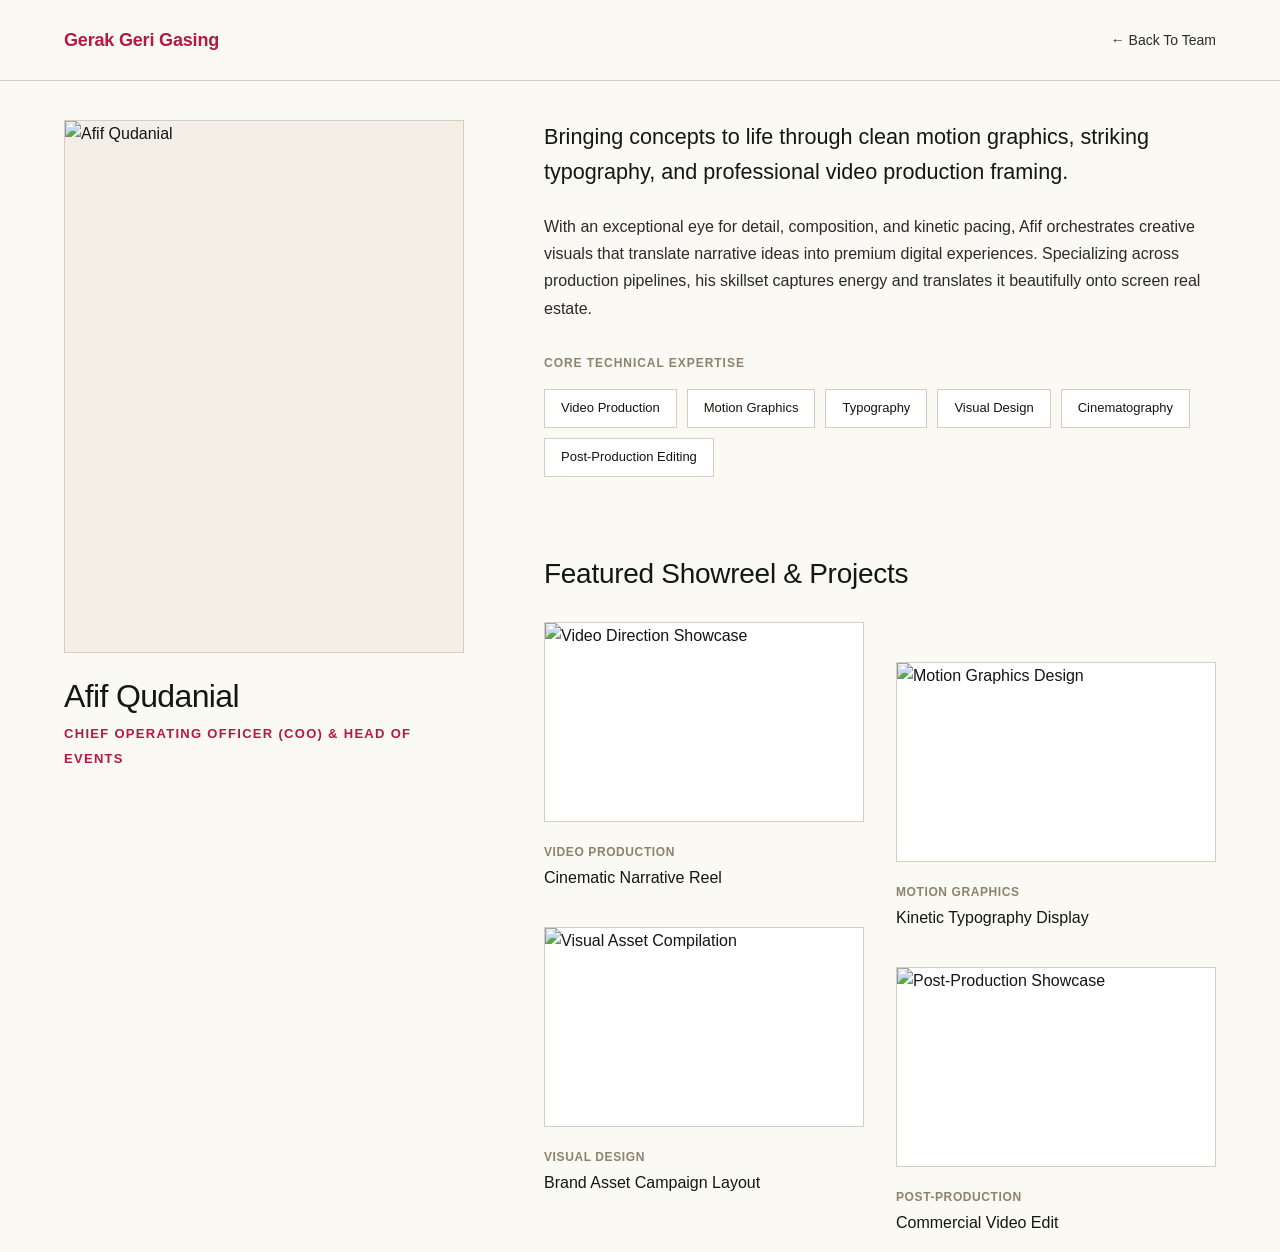
==== portfolio-afif.html @ 7b2f9327 "update 2" ====
<!DOCTYPE html>
<html lang="en">
<head>
    <meta charset="UTF-8">
    <meta name="viewport" content="width=device-width, initial-scale=1.0">
    <title>Afif Qudanial - Portfolio</title>
    <link rel="stylesheet" href="styles.css">
    <style>
        /* ===== Creative Portfolio Split Layout Extension ===== */
        .portfolio-page {
            padding-top: 120px;
            background-color: var(--grey-50); /* FIX: Set to match the warm cream palette background */
        }

        .split-portfolio-grid {
            display: grid;
            grid-template-columns: 400px 1fr; /* Fixed profile sidebar, expansive work gallery */
            gap: 80px;
            align-items: start;
        }

        /* Sticky Left Column Profile Frame */
        .portfolio-sidebar {
            position: sticky;
            top: 120px;
            display: flex;
            flex-direction: column;
        }

        .profile-frame {
            aspect-ratio: 3 / 4;
            background-color: var(--grey-100);
            border: 1px solid var(--grey-300); /* FIX: Added editorial border line styling */
            overflow: hidden;
            margin-bottom: 24px;
        }

        .profile-frame img {
            width: 100%;
            height: 100%;
            object-fit: cover;
        }

        .profile-meta-title h1 {
            font-size: 2rem;
            font-weight: 500;
            color: var(--grey-800);
            margin-bottom: 4px;
        }

        .profile-meta-title .role-tag {
            font-size: 0.8125rem;
            text-transform: uppercase;
            letter-spacing: 0.1em;
            color: var(--ruby-vibrant); /* FIX: Uses vibrant ruby red variable */
            font-weight: 600;
        }

        /* Right Column Scrollable Content */
        .portfolio-content-flow {
            display: flex;
            flex-direction: column;
            gap: 80px;
        }

        .about-statement .lead {
            font-size: 1.35rem;
            font-weight: 300;
            color: var(--grey-800);
            line-height: 1.6;
            margin-bottom: 24px;
        }

        .about-statement p {
            color: var(--grey-600);
            font-size: 1rem;
            line-height: 1.7;
        }

        /* Core Skill Tags Display */
        .skills-creative-suite {
            margin-top: 32px;
        }

        .skills-headline {
            font-size: 0.75rem;
            text-transform: uppercase;
            letter-spacing: 0.08em;
            color: var(--grey-400);
            font-weight: 600;
            margin-bottom: 16px;
            display: block;
        }

        .tag-cloud {
            display: flex;
            flex-wrap: wrap;
            gap: 10px;
        }

        .skill-badge {
            background-color: var(--white);
            border: 1px solid var(--grey-300); /* FIX: Updated to match palette borders */
            color: var(--grey-800);
            padding: 8px 16px;
            font-size: 0.8125rem;
            font-weight: 500;
            transition: var(--transition);
        }

        .skill-badge:hover {
            background-color: var(--ruby-vibrant); /* FIX: Hover highlights with editorial ruby red */
            color: var(--white);
            border-color: var(--ruby-vibrant);
        }

        /* Creative Editorial Work Gallery Grid */
        .showcase-header h2 {
            font-size: 1.75rem;
            margin-bottom: 32px;
            font-weight: 400;
            color: var(--grey-800);
        }

        .creative-work-gallery {
            display: grid;
            grid-template-columns: repeat(2, 1fr);
            gap: 40px 32px; /* FIX: Restructured standard gap spacing */
        }

        .work-item {
            display: flex;
            flex-direction: column;
            text-decoration: none; /* FIX: Clean anchor tag reset wrapper */
            color: inherit;
        }

        /* Alternating asymmetric layout pattern for desktop screens */
        @media (min-width: 1025px) {
            .work-item:nth-child(odd) {
                transform: translateY(0);
            }
            .work-item:nth-child(even) {
                transform: translateY(40px);
            }
            .gallery-wrapper {
                padding-bottom: 60px;
            }
        }

        .work-display-box {
            aspect-ratio: 16 / 10;
            background-color: var(--white);
            border: 1px solid var(--grey-300); /* FIX: Matched to palette borders */
            overflow: hidden;
            position: relative;
            display: flex;
            align-items: center;
            justify-content: center;
            transition: var(--transition);
        }

        .work-display-box img {
            width: 100%;
            height: 100%;
            object-fit: cover;
            transition: transform 0.6s cubic-bezier(0.25, 1, 0.5, 1);
        }

        .work-item:hover .work-display-box {
            border-color: var(--ruby-vibrant); /* FIX: Border flashes red on card hover */
        }

        .work-item:hover .work-display-box img {
            transform: scale(1.03);
        }

        /* Decorative Play Overlay for Video Work */
        .play-indicator {
            position: absolute;
            width: 50px;
            height: 50px;
            background-color: rgba(255, 255, 255, 0.95);
            border-radius: 50%;
            display: flex;
            align-items: center;
            justify-content: center;
            opacity: 0;
            transform: scale(0.8);
            transition: var(--transition);
            z-index: 2;
            border: 1px solid var(--grey-300);
        }

        .work-item:hover .play-indicator {
            opacity: 1;
            transform: scale(1);
        }

        .play-indicator::after {
            content: '';
            width: 0;
            height: 0;
            border-style: solid;
            border-width: 6px 0 6px 10px;
            border-color: transparent transparent transparent var(--black);
            margin-left: 3px;
        }

        .work-details {
            padding-top: 16px;
        }

        .work-details .work-category {
            font-size: 0.75rem;
            text-transform: uppercase;
            letter-spacing: 0.05em;
            color: var(--grey-400);
            font-weight: 600;
        }

        .work-details h3 {
            font-size: 1rem;
            font-weight: 500;
            color: var(--grey-800);
            margin-top: 4px;
            transition: color var(--transition);
        }

        .work-item:hover .work-details h3 {
            color: var(--ruby-vibrant); /* FIX: Project titles turn red on item hover */
        }

        /* ===== Responsive Media Adapters ===== */
        @media (max-width: 1024px) {
            .split-portfolio-grid {
                grid-template-columns: 1fr;
                gap: 60px;
            }

            .portfolio-sidebar {
                position: relative;
                top: 0;
                align-items: center;
                text-align: center;
            }

            .profile-frame {
                max-width: 320px;
                width: 100%;
            }
            
            .gallery-wrapper {
                padding-bottom: 0;
            }
        }

        @media (max-width: 640px) {
            .creative-work-gallery {
                grid-template-columns: 1fr;
                gap: 40px;
            }
        }
    </style>
</head>
<body>

    <nav class="navbar">
        <div class="container">
            <a href="index.html" class="logo">Gerak Geri Gasing</a>
            <div class="nav-links">
                <a href="index.html#team">← Back To Team</a>
            </div>
        </div>
    </nav>

    <section class="portfolio-page">
        <div class="container">
            <div class="split-portfolio-grid">
                
                <aside class="portfolio-sidebar">
                    <div class="profile-frame">
                        <img src="image/afif.jpg" alt="Afif Qudanial">
                    </div>
                    <div class="profile-meta-title">
                        <h1>Afif Qudanial</h1>
                        <span class="role-tag">Chief Operating Officer (COO) & Head of Events</span>
                    </div>
                </aside>

                <main class="portfolio-content-flow">
                    
                    <article class="about-statement">
                        <p class="lead">Bringing concepts to life through clean motion graphics, striking typography, and professional video production framing.</p>
                        <p>With an exceptional eye for detail, composition, and kinetic pacing, Afif orchestrates creative visuals that translate narrative ideas into premium digital experiences. Specializing across production pipelines, his skillset captures energy and translates it beautifully onto screen real estate.</p>
                        
                        <div class="skills-creative-suite">
                            <span class="skills-headline">Core Technical Expertise</span>
                            <div class="tag-cloud">
                                <div class="skill-badge">Video Production</div>
                                <div class="skill-badge">Motion Graphics</div>
                                <div class="skill-badge">Typography</div>
                                <div class="skill-badge">Visual Design</div>
                                <div class="skill-badge">Cinematography</div>
                                <div class="skill-badge">Post-Production Editing</div>
                            </div>
                        </div>
                    </article>

                    <div class="gallery-wrapper">
                        <section class="showcase-header">
                            <h2>Featured Showreel & Projects</h2>
                        </section>
                        
                        <div class="creative-work-gallery">
                            <!-- FIX: Clickable Anchor Links wrapped around image paths -->
                            <a href="image/portfolio/project1.jpg" target="_blank" class="work-item">
                                <div class="work-display-box">
                                    <div class="play-indicator"></div>
                                    <img src="image/portfolio/project1.jpg" alt="Video Direction Showcase">
                                </div>
                                <div class="work-details">
                                    <span class="work-category">Video Production</span>
                                    <h3>Cinematic Narrative Reel</h3>
                                </div>
                            </a>

                            <a href="image/portfolio/project2.jpg" target="_blank" class="work-item">
                                <div class="work-display-box">
                                    <div class="play-indicator"></div>
                                    <img src="image/portfolio/project2.jpg" alt="Motion Graphics Design">
                                </div>
                                <div class="work-details">
                                    <span class="work-category">Motion Graphics</span>
                                    <h3>Kinetic Typography Display</h3>
                                </div>
                            </a>

                            <a href="image/portfolio/project3.jpg" target="_blank" class="work-item">
                                <div class="work-display-box">
                                    <img src="image/portfolio/project3.jpg" alt="Visual Asset Compilation">
                                </div>
                                <div class="work-details">
                                    <span class="work-category">Visual Design</span>
                                    <h3>Brand Asset Campaign Layout</h3>
                                </div>
                            </a>

                            <a href="image/portfolio/project4.jpg" target="_blank" class="work-item">
                                <div class="work-display-box">
                                    <div class="play-indicator"></div>
                                    <img src="image/portfolio/project4.jpg" alt="Post-Production Showcase">
                                </div>
                                <div class="work-details">
                                    <span class="work-category">Post-Production</span>
                                    <h3>Commercial Video Edit</h3>
                                </div>
                            </a>
                        </div>
                    </div>

                </main>
            </div>
        </div>
    </section>

</body>
</html>
---- styles.css ----
/* ===== CSS Variables (Avant-Garde Ruby & Olive Theme) ===== */
:root {
    /* Main Creative Accents */
    --ruby-vibrant: #B31942;   /* The sharp, sophisticated editorial red from your palette */
    --ruby-deep: #6B0F24;      /* Deep burgundy for hover accents and active typography elements */
    --olive-deep: #2A3628;     /* Rich structural pine/olive green used for key accents */

    /* Premium Palette Mapping */
    --white: #FFFFFF;
    --grey-50: #FBF9F4;        /* THE BACKDROP: Gorgeous warm cream canvas tint from your reference */
    --grey-100: #F3EFE6;       /* Slightly deeper cream shade for section blocks or panels */
    --grey-200: #2A3628;       /* REDIRECTED TO OLIVE: Borders are now a clean, thin dark pine line */
    --grey-300: #D5CEBF;       /* Warm linen divider lines */
    --grey-400: #8C826E;       /* Muted earth tone for secondary info */
    --grey-500: #B31942;       /* REDIRECTED TO RUBY: Small tags and subtitles pop out in editorial red */
    --grey-600: #2B2A27;       /* Soft charcoal-espresso body text for high readability over cream */
    --grey-700: #1C241B;       /* Secondary dark olive */
    --grey-800: #121711;       /* Deepest olive-black for rich descriptions */
    --grey-900: #B31942;       /* REDIRECTED TO RUBY: Section titles display in striking crimson red */
    --black: #0B0F0A;          /* Absolute rich near-black with olive base notes */
    
    /* Layout Variables */
    --font-family: 'Inter', -apple-system, BlinkMacSystemFont, sans-serif;
    --transition: all 0.3s cubic-bezier(0.25, 1, 0.5, 1);
}

/* Custom Palette Structural Integration */
body {
    background-color: var(--grey-50); /* Instantly updates main background to the warm cream tone */
    color: var(--grey-600);
}

/* Give the team cards a premium, editorial floating layout */
.team-card {
    border: 1px solid var(--grey-300);
    padding: 16px;
    background-color: var(--white);
    transition: var(--transition);
    display: block;
    cursor: pointer;
    text-decoration: none;
}

.team-card:hover {
    border-color: var(--ruby-vibrant);
    transform: translateY(-4px);
}

/* ===== Reset & Base ===== */
*, *::before, *::after {
    margin: 0;
    padding: 0;
    box-sizing: border-box;
}

html {
    scroll-behavior: smooth;
}

body {
    font-family: var(--font-family);
    font-size: 16px;
    line-height: 1.6;
    color: var(--grey-800);
    background-color: var(--grey-50);
    -webkit-font-smoothing: antialiased;
}

a {
    text-decoration: none;
    color: inherit;
    transition: var(--transition);
}

ul {
    list-style: none;
}

img {
    max-width: 100%;
    height: auto;
    display: block;
}

/* ===== Container ===== */
.container {
    width: 100%;
    max-width: 1200px;
    margin: 0 auto;
    padding: 0 24px;
}

/* ===== Typography ===== */
h1, h2, h3, h4, h5, h6 {
    font-weight: 500;
    line-height: 1.2;
    color: var(--grey-900);
}

h1 {
    font-size: clamp(2.5rem, 5vw, 4rem);
    font-weight: 300;
    letter-spacing: -0.02em;
}

h2 {
    font-size: clamp(2rem, 4vw, 3rem);
    font-weight: 400;
    letter-spacing: -0.01em;
}

h3 {
    font-size: 1.5rem;
    font-weight: 500;
}

h4 {
    font-size: 1rem;
    font-weight: 600;
    text-transform: uppercase;
    letter-spacing: 0.05em;
    color: var(--grey-500);
}

.lead {
    font-size: 1.25rem;
    color: var(--grey-600);
    line-height: 1.7;
} grease

/* ===== Section Styles ===== */
section {
    padding: 100px 0;
}

.section-header {
    margin-bottom: 60px;
}

.section-header.center {
    text-align: center;
}

.section-tag {
    display: inline-block;
    font-size: 0.75rem;
    font-weight: 600;
    text-transform: uppercase;
    letter-spacing: 0.1em;
    color: var(--grey-500);
    margin-bottom: 16px;
}

/* ===== Buttons ===== */
.btn {
    display: inline-flex;
    align-items: center;
    justify-content: center;
    padding: 16px 32px;
    font-size: 0.875rem;
    font-weight: 500;
    letter-spacing: 0.05em;
    border: none;
    border-radius: 0;
    cursor: pointer;
    transition: var(--transition);
    text-transform: uppercase;
}

.btn-primary {
    background-color: var(--ruby-vibrant) !important;
    color: var(--white) !important;
}

.btn-primary:hover {
    background-color: var(--olive-deep) !important;
}

.btn-full {
    width: 100%;
}

/* ===== Navigation ===== */
.navbar {
    position: fixed;
    top: 0;
    left: 0;
    right: 0;
    z-index: 1000;
    background-color: rgba(251, 249, 244, 0.95); /* Cream base alpha */
    backdrop-filter: blur(10px);
    border-bottom: 1px solid var(--grey-300);
}

.navbar .container {
    display: flex;
    align-items: center;
    justify-content: space-between;
    height: 80px;
}

.logo {
    font-size: 1.125rem;
    font-weight: 600;
    letter-spacing: -0.01em;
    color: var(--grey-900);
}

.nav-links {
    display: flex;
    gap: 40px;
}

.nav-links a {
    font-size: 0.875rem;
    font-weight: 400;
    color: var(--grey-600);
    position: relative;
}

.nav-links a::after {
    content: '';
    position: absolute;
    bottom: -4px;
    left: 0;
    width: 0;
    height: 1px;
    background-color: var(--ruby-vibrant);
    transition: var(--transition);
}

.nav-links a:hover {
    color: var(--ruby-vibrant);
}

.nav-links a:hover::after {
    width: 100%;
}

.nav-toggle {
    display: none;
    flex-direction: column;
    gap: 5px;
    background: none;
    border: none;
    cursor: pointer;
    padding: 10px;
}

.nav-toggle span {
    width: 24px;
    height: 2px;
    background-color: var(--grey-900);
    transition: var(--transition);
}

/* ===== Hero Section ===== */
.hero {
    min-height: 100vh;
    display: flex;
    align-items: center;
    justify-content: center;
    position: relative;
    background-color: var(--grey-50);
    padding-top: 80px;
}

.hero-content {
    text-align: center;
    max-width: 800px;
}

.hero-subtitle {
    font-size: 1rem;
    color: var(--grey-400);
    margin: 24px 0 40px;
    letter-spacing: 0.1em;
}

.hero-scroll {
    position: absolute;
    bottom: 40px;
    left: 50%;
    transform: translateX(-50%);
    display: flex;
    flex-direction: column;
    align-items: center;
    gap: 12px;
}

.hero-scroll span {
    font-size: 0.75rem;
    text-transform: uppercase;
    letter-spacing: 0.1em;
    color: var(--grey-400);
}

.scroll-line {
    width: 1px;
    height: 60px;
    background: linear-gradient(to bottom, var(--grey-400), transparent);
    animation: scrollPulse 2s ease-in-out infinite;
}

@keyframes scrollPulse {
    0%, 100% { opacity: 1; }
    50% { opacity: 0.3; }
}

/* ===== Services Section ===== */
.services {
    background-color: var(--white);
}

.services-grid {
    display: grid;
    grid-template-columns: repeat(3, 1fr);
    gap: 40px;
}

.service-card {
    padding: 40px;
    background-color: var(--grey-50);
    border: 1px solid var(--grey-300);
    transition: var(--transition);
}

.service-card:hover {
    background-color: var(--grey-100);
    border-color: var(--ruby-vibrant);
}

.service-number {
    font-size: 0.75rem;
    font-weight: 600;
    color: var(--grey-400);
    margin-bottom: 24px;
}

.service-card h3 {
    margin-bottom: 16px;
}

.service-card p {
    color: var(--grey-600);
    margin-bottom: 24px;
    font-size: 0.9375rem;
}

.service-list {
    border-top: 1px solid var(--grey-300);
    padding-top: 24px;
}

.service-list li {
    font-size: 0.875rem;
    color: var(--grey-400);
    padding: 8px 0;
    border-bottom: 1px solid var(--grey-300);
}

.service-list li:last-child {
    border-bottom: none;
}

/* ===== About Section ===== */
.about {
    background-color: var(--olive-deep) !important; /* Premium deep pine green backdrop */
    color: var(--white);
}

.about h2, .about h3, .about h4 {
    color: var(--white);
}

.about .section-tag {
    color: var(--grey-300);
}

.about-grid {
    display: grid;
    grid-template-columns: 1fr 1fr;
    gap: 80px;
    align-items: center;
}

.about-content p {
    color: var(--grey-100);
    margin-bottom: 20px;
}

.about-content .lead {
    color: var(--grey-50);
}

.about-stats {
    display: flex;
    gap: 40px;
    margin-top: 40px;
    padding-top: 40px;
    border-top: 1px solid var(--grey-400);
}

.stat-number {
    display: block;
    font-size: 2.5rem;
    font-weight: 300;
    color: var(--white);
}

.stat-label {
    font-size: 0.75rem;
    text-transform: uppercase;
    letter-spacing: 0.1em;
    color: var(--grey-300);
}

.about-image {
    display: flex;
    justify-content: center;
    align-items: center;
}

.image-placeholder {
    width: 100%;
    aspect-ratio: 4/5;
    background-color: transparent;
    display: flex;
    align-items: center;
    justify-content: center;
    overflow: hidden;
    border-radius: 24px;
}

.image-placeholder img {
    width: 100%;
    height: auto;
    object-fit: contain;
    display: block;
}

/* ===== Portfolio Section ===== */
.portfolio {
    background-color: var(--grey-50);
}

.portfolio-grid {
    display: grid;
    grid-template-columns: repeat(3, 1fr);
    gap: 24px;
}

.portfolio-item {
    position: relative;
    overflow: hidden;
    cursor: pointer;
}

.portfolio-item.large {
    grid-column: span 2;
}

.portfolio-image {
    position: relative;
    overflow: hidden;
    aspect-ratio: 16/10;
    border: 1px solid var(--grey-300);
}

.portfolio-item.large .portfolio-image {
    aspect-ratio: 16/9;
}

.portfolio-image img {
    width: 100%;
    height: 100%;
    object-fit: cover;
    transition: var(--transition);
}

.portfolio-item:hover .portfolio-image img {
    transform: scale(1.03);
}

.portfolio-info {
    padding: 20px 0;
}

.portfolio-category {
    font-size: 0.75rem;
    text-transform: uppercase;
    letter-spacing: 0.1em;
    color: var(--grey-400);
}

.portfolio-info h3 {
    font-size: 1.125rem;
    font-weight: 500;
    margin-top: 8px;
    color: var(--grey-800);
}

/* ===== Clients Section ===== */
.clients {
    background-color: var(--white);
    padding: 80px 0;
}

.clients-grid {
    display: grid;
    grid-template-columns: repeat(6, 1fr);
    gap: 40px;
    align-items: center;
}

.client-logo {
    aspect-ratio: 3/2;
    background-color: var(--grey-50);
    border: 1px solid var(--grey-300);
    display: flex;
    align-items: center;
    justify-content: center;
    transition: var(--transition);
}

.client-logo:hover {
    background-color: var(--grey-100);
    border-color: var(--ruby-vibrant);
}

.client-logo span {
    font-size: 0.75rem;
    color: var(--grey-400);
    font-weight: 500;
}

/* ===== Team Section ===== */
.team {
    background-color: var(--white);
    padding: 120px 0;
}

.founders-row {
    display: flex;
    justify-content: center;
    gap: 48px;
    margin-bottom: 80px;
}

.founders-row .team-card {
    width: calc(35% - 24px);
}

.team-grid {
    display: grid;
    grid-template-columns: repeat(4, 1fr);
    gap: 40px 32px;
}

.team-image {
    position: relative;
    overflow: hidden;
    aspect-ratio: 3 / 4; 
    background-color: var(--grey-100);
    border: 1px solid var(--grey-300);
}

.team-image img {
    width: 100%;
    height: 100%;
    object-fit: cover;
    transition: transform 0.6s cubic-bezier(0.25, 1, 0.5, 1);
}

.team-card:hover .team-image img {
    transform: scale(1.05);
}

.team-info {
    padding: 20px 0 0 0;
    transition: transform 0.4s ease;
}

.team-card:hover .team-info {
    transform: translateY(-2px);
}

.team-info h3 {
    font-size: 1.125rem;
    font-weight: 500;
    color: var(--grey-800);
    margin: 0;
    transition: color 0.3s ease;
}

.team-card:hover .team-info h3 {
    color: var(--ruby-vibrant);
}

.team-role {
    display: block;
    font-size: 0.75rem;
    text-transform: uppercase;
    letter-spacing: 0.08em;
    color: var(--grey-400);
    margin-top: 6px;
    font-weight: 500;
}

/* ===== Contact Section ===== */
.contact {
    background-color: var(--grey-50);
}

.contact-grid {
    display: grid;
    grid-template-columns: 1fr 1fr;
    gap: 80px;
}

.contact-info h2 {
    margin-bottom: 20px;
}

.contact-info > p {
    color: var(--grey-600);
    margin-bottom: 40px;
}

.contact-details {
    margin-bottom: 40px;
}

.contact-item {
    margin-bottom: 24px;
}

.contact-label {
    display: block;
    font-size: 0.75rem;
    text-transform: uppercase;
    letter-spacing: 0.1em;
    color: var(--grey-400);
    margin-bottom: 8px;
}

.contact-item a,
.contact-item address {
    font-size: 1rem;
    font-style: normal;
    color: var(--grey-800);
}

.contact-meta {
    margin: 8px 0 0;
    font-size: 0.875rem;
    color: var(--grey-400);
}

.contact-item a:hover {
    color: var(--ruby-vibrant);
}

.social-links {
    display: flex;
    gap: 16px;
}

.social-links a {
    width: 48px;
    height: 48px;
    display: flex;
    align-items: center;
    justify-content: center;
    background-color: var(--white);
    border: 1px solid var(--grey-300);
    font-size: 0.75rem;
    font-weight: 600;
    color: var(--grey-600);
}

.social-links a:hover {
    background-color: var(--ruby-vibrant);
    border-color: var(--ruby-vibrant);
    color: var(--white);
}

/* ===== Contact Form ===== */
.contact-form {
    background-color: var(--white);
    border: 1px solid var(--grey-300);
    padding: 48px;
}

.form-group {
    margin-bottom: 24px;
}

.form-group label {
    display: block;
    font-size: 0.75rem;
    text-transform: uppercase;
    letter-spacing: 0.1em;
    color: var(--grey-400);
    margin-bottom: 12px;
}

.form-group input,
.form-group select,
.form-group textarea {
    width: 100%;
    padding: 16px;
    font-family: var(--font-family);
    font-size: 1rem;
    border: 1px solid var(--grey-300);
    background-color: var(--grey-50);
    color: var(--grey-800);
    transition: var(--transition);
}

.form-group input:focus,
.form-group select:focus,
.form-group textarea:focus {
    outline: none;
    border-color: var(--ruby-vibrant);
    background-color: var(--white);
}

.form-group textarea {
    resize: vertical;
    min-height: 120px;
}

/* ===== Footer ===== */
.footer {
    background-color: var(--black);
    color: var(--white);
    padding: 80px 0 40px;
}

.footer-content {
    display: flex;
    justify-content: space-between;
    margin-bottom: 60px;
}

.footer-brand .logo {
    color: var(--white);
    margin-bottom: 16px;
    display: inline-block;
}

.footer-brand p {
    color: var(--grey-400);
    font-size: 0.875rem;
}

.footer-links {
    display: flex;
    gap: 80px;
}

.footer-column h4 {
    color: var(--ruby-vibrant);
    margin-bottom: 20px;
}

.footer-column ul li {
    margin-bottom: 12px;
}

.footer-column a {
    font-size: 0.875rem;
    color: var(--grey-300);
}

.footer-column a:hover {
    color: var(--ruby-vibrant);
}

.footer-bottom {
    padding-top: 40px;
    border-top: 1px solid var(--grey-700);
}

.footer-bottom p {
    font-size: 0.75rem;
    color: var(--grey-400)
}
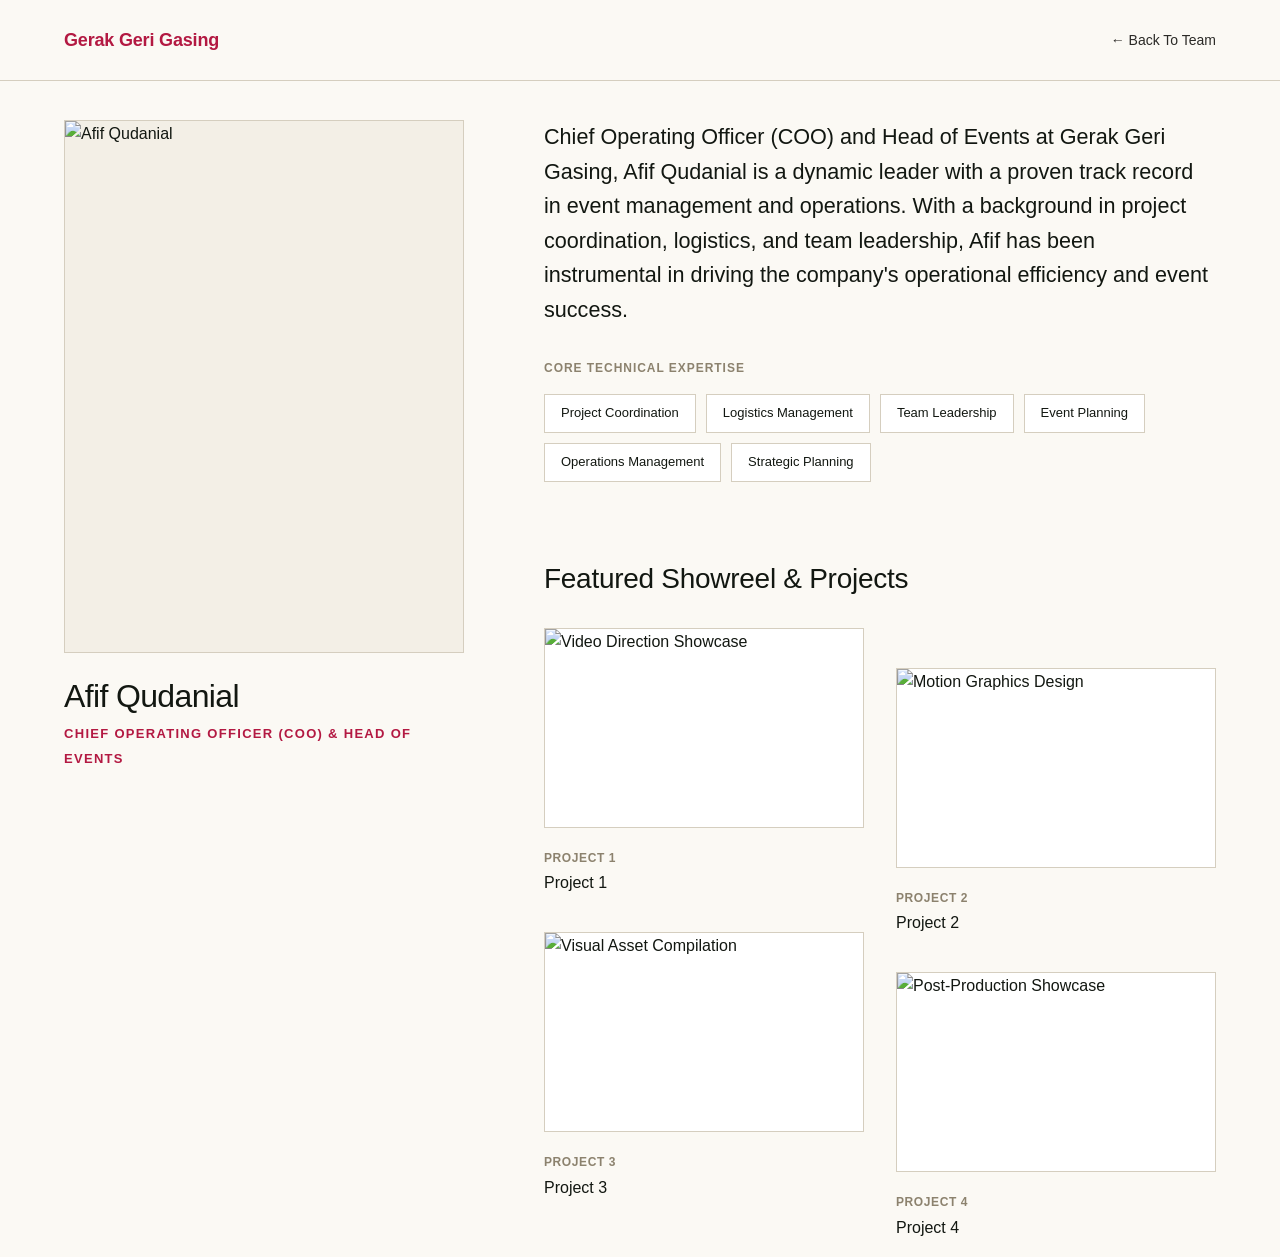
==== commit aed9c501: "update portfolio" ====
--- a/portfolio-afif.html
+++ b/portfolio-afif.html
@@ -291,18 +291,17 @@
                 <main class="portfolio-content-flow">
                     
                     <article class="about-statement">
-                        <p class="lead">Bringing concepts to life through clean motion graphics, striking typography, and professional video production framing.</p>
-                        <p>With an exceptional eye for detail, composition, and kinetic pacing, Afif orchestrates creative visuals that translate narrative ideas into premium digital experiences. Specializing across production pipelines, his skillset captures energy and translates it beautifully onto screen real estate.</p>
+                        <p class="lead">Chief Operating Officer (COO) and Head of Events at Gerak Geri Gasing, Afif Qudanial is a dynamic leader with a proven track record in event management and operations. With a background in project coordination, logistics, and team leadership, Afif has been instrumental in driving the company's operational efficiency and event success.</p>
                         
                         <div class="skills-creative-suite">
                             <span class="skills-headline">Core Technical Expertise</span>
                             <div class="tag-cloud">
-                                <div class="skill-badge">Video Production</div>
-                                <div class="skill-badge">Motion Graphics</div>
-                                <div class="skill-badge">Typography</div>
-                                <div class="skill-badge">Visual Design</div>
-                                <div class="skill-badge">Cinematography</div>
-                                <div class="skill-badge">Post-Production Editing</div>
+                                <div class="skill-badge">Project Coordination</div>
+                                <div class="skill-badge">Logistics Management</div>
+                                <div class="skill-badge">Team Leadership</div>
+                                <div class="skill-badge">Event Planning</div>
+                                <div class="skill-badge">Operations Management</div>
+                                <div class="skill-badge">Strategic Planning</div>
                             </div>
                         </div>
                     </article>
@@ -320,8 +319,8 @@
                                     <img src="image/portfolio/project1.jpg" alt="Video Direction Showcase">
                                 </div>
                                 <div class="work-details">
-                                    <span class="work-category">Video Production</span>
-                                    <h3>Cinematic Narrative Reel</h3>
+                                    <span class="work-category">Project 1</span>
+                                    <h3>Project 1</h3>
                                 </div>
                             </a>
 
@@ -331,8 +330,8 @@
                                     <img src="image/portfolio/project2.jpg" alt="Motion Graphics Design">
                                 </div>
                                 <div class="work-details">
-                                    <span class="work-category">Motion Graphics</span>
-                                    <h3>Kinetic Typography Display</h3>
+                                    <span class="work-category">Project 2</span>
+                                    <h3>Project 2</h3>
                                 </div>
                             </a>
 
@@ -341,8 +340,8 @@
                                     <img src="image/portfolio/project3.jpg" alt="Visual Asset Compilation">
                                 </div>
                                 <div class="work-details">
-                                    <span class="work-category">Visual Design</span>
-                                    <h3>Brand Asset Campaign Layout</h3>
+                                    <span class="work-category">Project 3</span>
+                                    <h3>Project 3</h3>
                                 </div>
                             </a>
 
@@ -352,8 +351,8 @@
                                     <img src="image/portfolio/project4.jpg" alt="Post-Production Showcase">
                                 </div>
                                 <div class="work-details">
-                                    <span class="work-category">Post-Production</span>
-                                    <h3>Commercial Video Edit</h3>
+                                    <span class="work-category">Project 4</span>
+                                    <h3>Project 4</h3>
                                 </div>
                             </a>
                         </div>
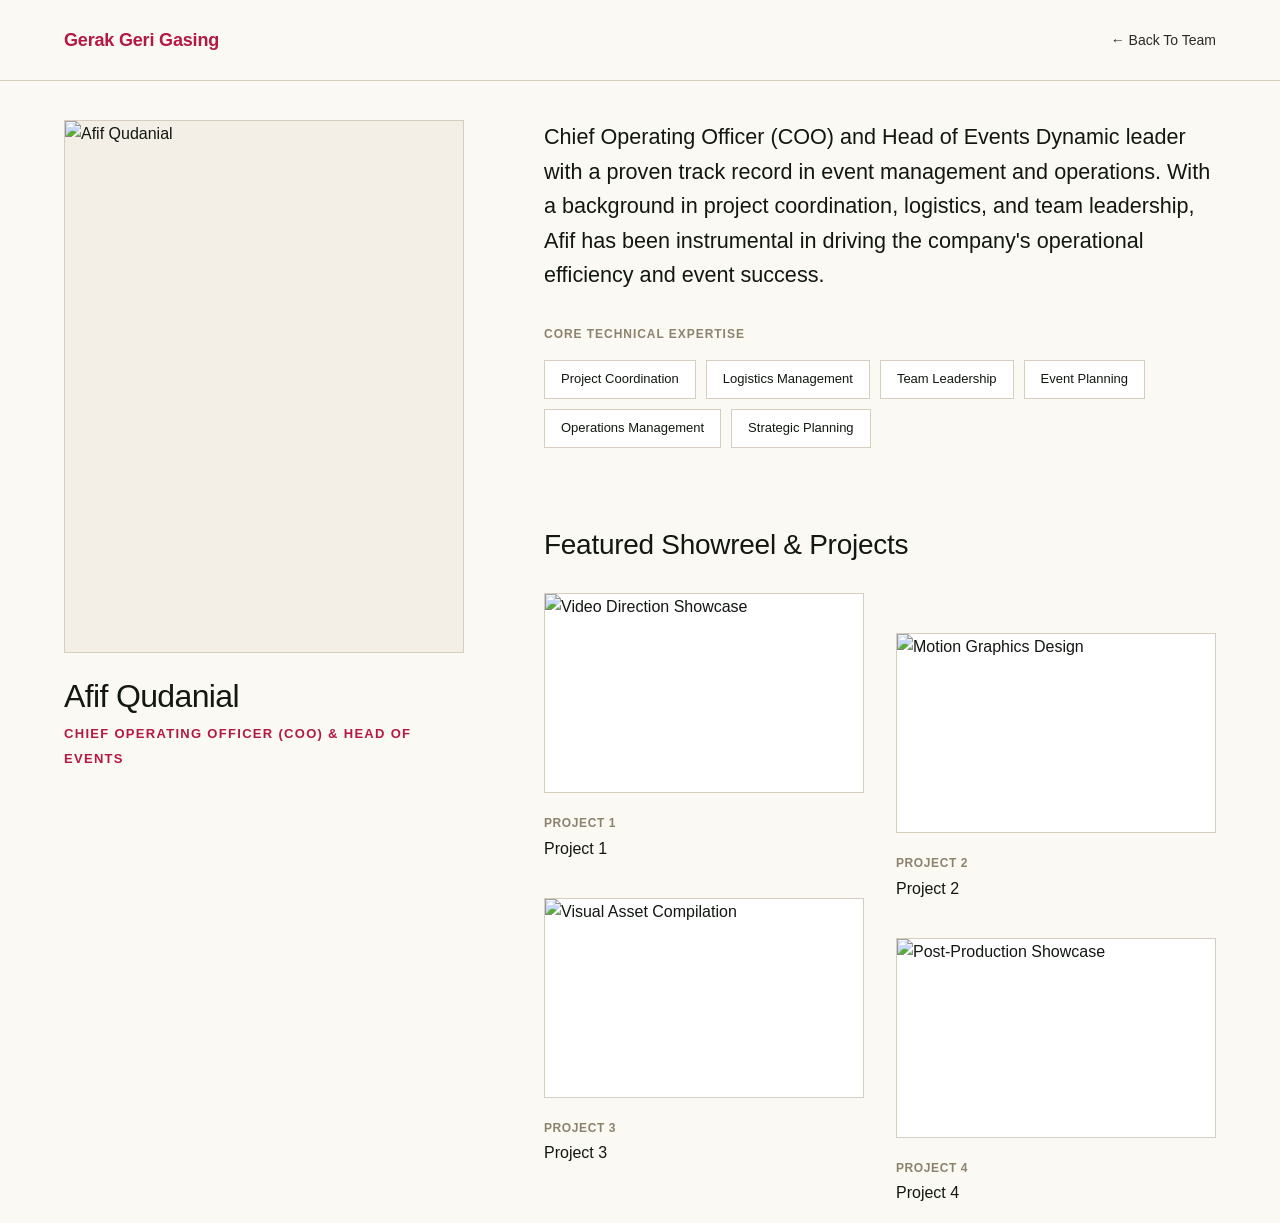
==== commit c248235f: "steady" ====
--- a/portfolio-afif.html
+++ b/portfolio-afif.html
@@ -291,7 +291,8 @@
                 <main class="portfolio-content-flow">
                     
                     <article class="about-statement">
-                        <p class="lead">Chief Operating Officer (COO) and Head of Events at Gerak Geri Gasing, Afif Qudanial is a dynamic leader with a proven track record in event management and operations. With a background in project coordination, logistics, and team leadership, Afif has been instrumental in driving the company's operational efficiency and event success.</p>
+                        <p class="lead">Chief Operating Officer (COO) and Head of Events
+                            Dynamic leader with a proven track record in event management and operations. With a background in project coordination, logistics, and team leadership, Afif has been instrumental in driving the company's operational efficiency and event success.</p>
                         
                         <div class="skills-creative-suite">
                             <span class="skills-headline">Core Technical Expertise</span>
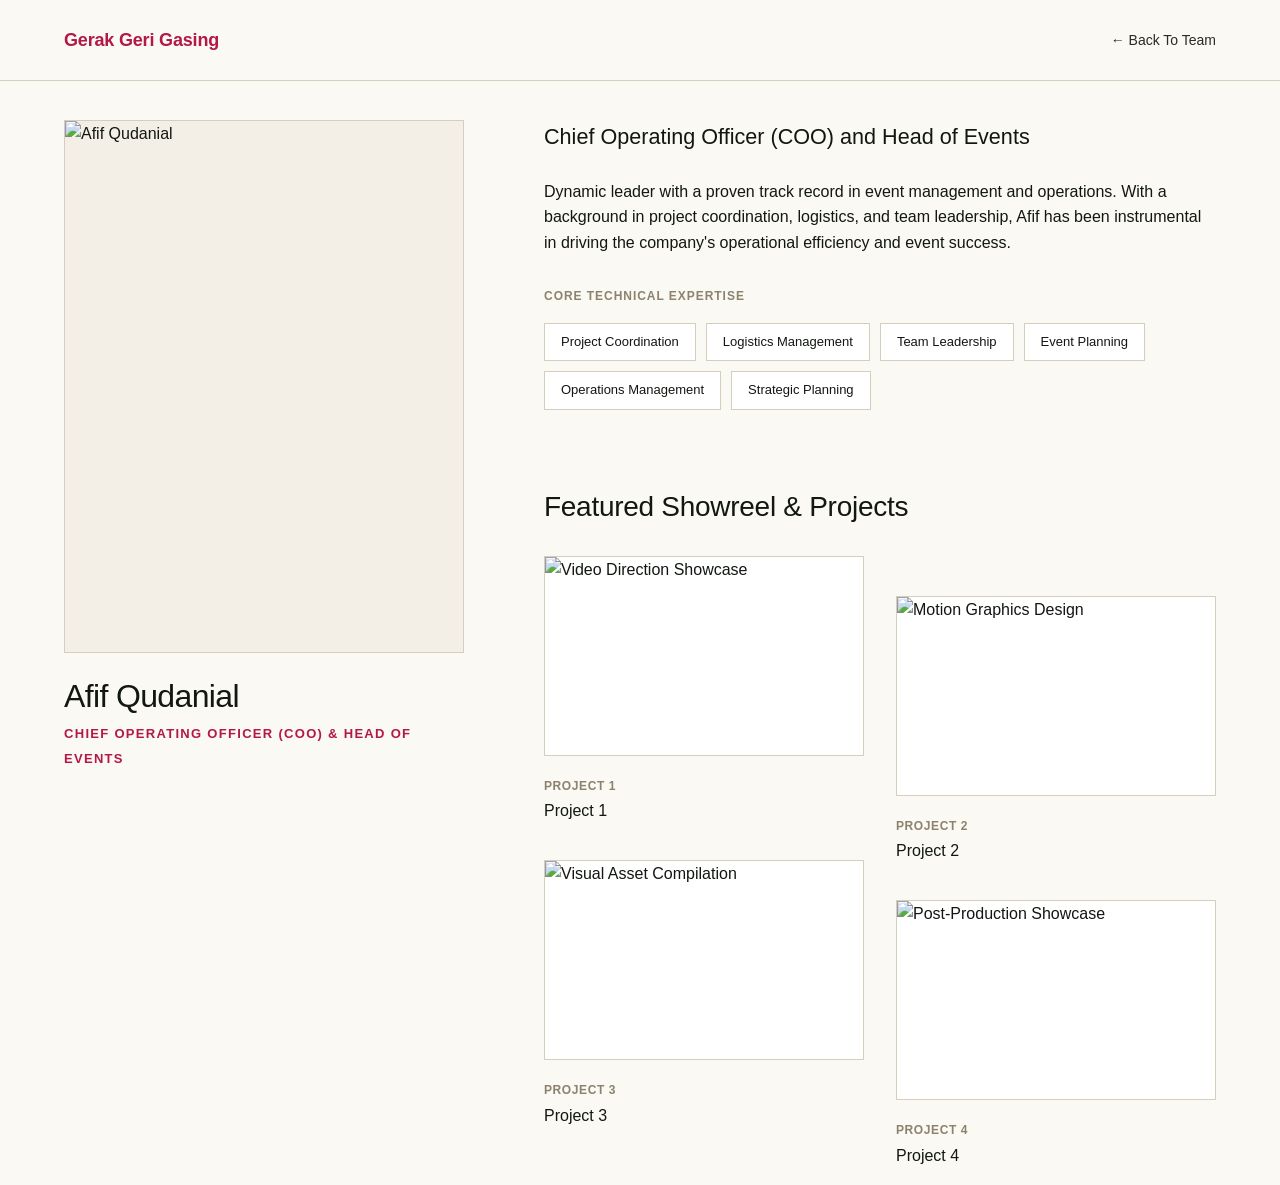
==== commit d438df2c: "steady" ====
--- a/portfolio-afif.html
+++ b/portfolio-afif.html
@@ -291,7 +291,7 @@
                 <main class="portfolio-content-flow">
                     
                     <article class="about-statement">
-                        <p class="lead">Chief Operating Officer (COO) and Head of Events
+                        <p class="lead">Chief Operating Officer (COO) and Head of Events</p>
                             Dynamic leader with a proven track record in event management and operations. With a background in project coordination, logistics, and team leadership, Afif has been instrumental in driving the company's operational efficiency and event success.</p>
                         
                         <div class="skills-creative-suite">
